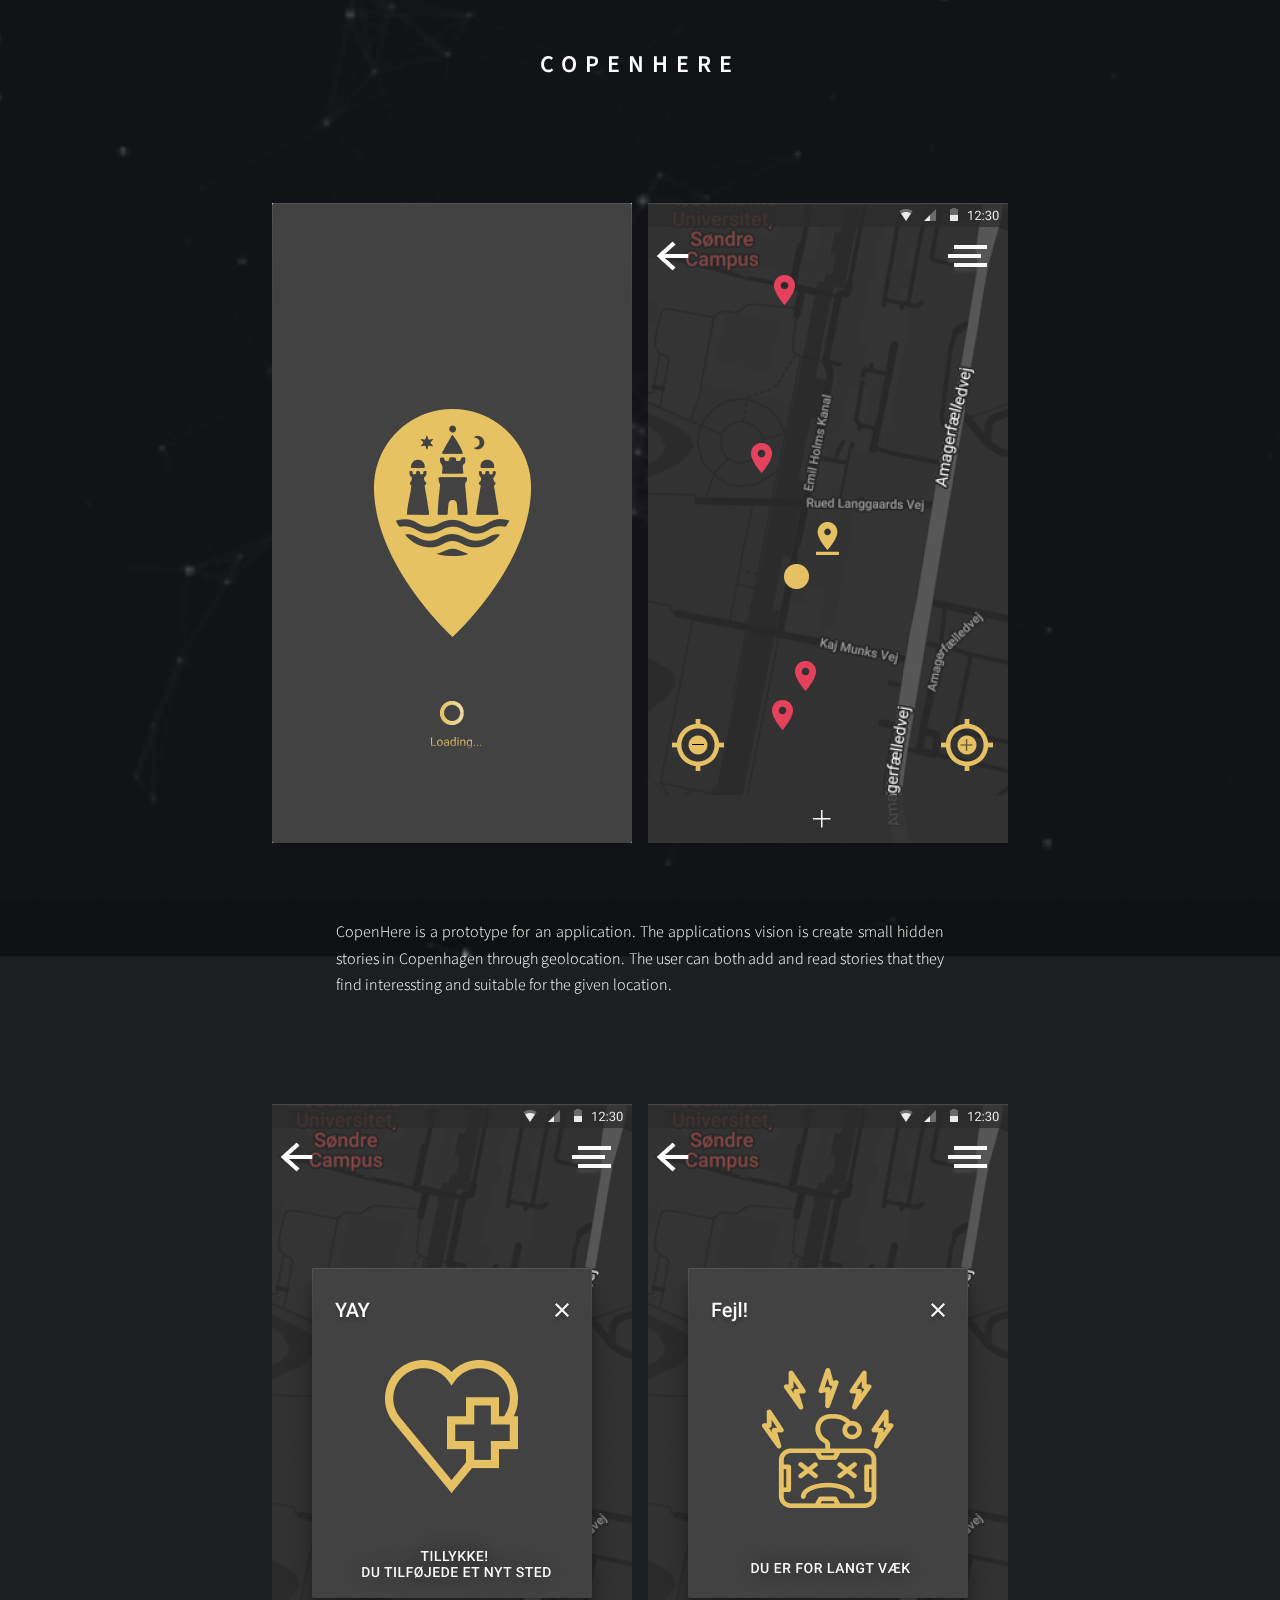
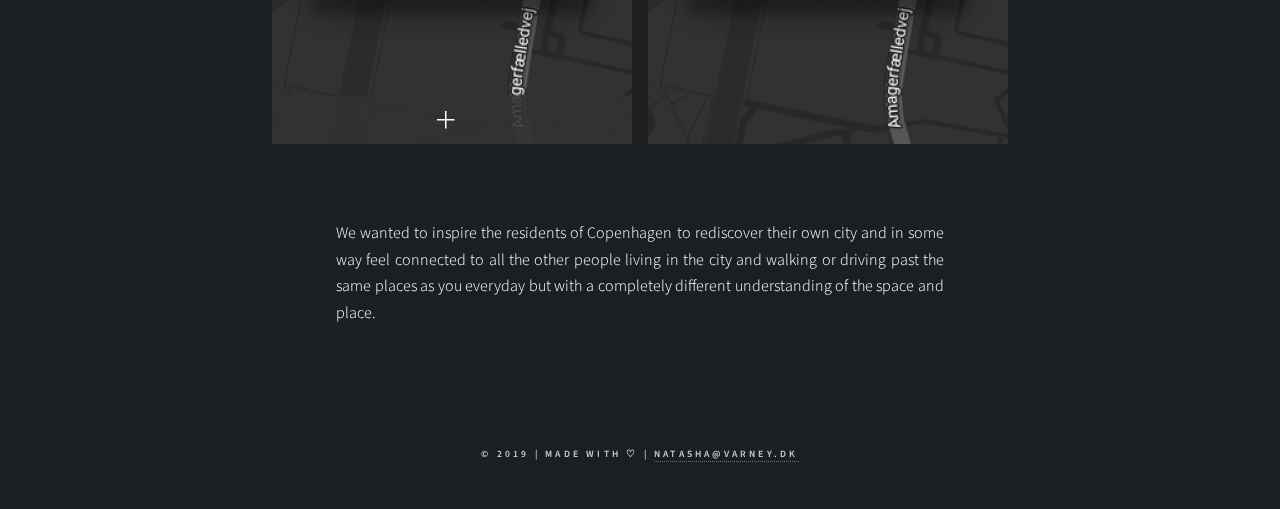
==== copenHere.html @ 1f6d85a0 "første upload" ====
<!DOCTYPE HTML>

<html>
	<head>
		<title>🤖</title>
		<meta charset="utf-8" />
		<meta name="viewport" content="width=device-width, initial-scale=1, user-scalable=no" />
		<link rel="stylesheet" href="assets/css/main.css" />
		<noscript><link rel="stylesheet" href="assets/css/noscript.css" /></noscript>
	</head>
	<body class="is-preload">

		<!-- Wrapper -->
			<div id="wrapper">

				

				<h2>CopenHere</h2>
				<hr>
				<section>
						<h4> </h4>
						<ul class="actions">
							<li><img src="images/Loading screen.png" target="_self" alt="HTML tutorial" style="width:360px;height:640px;"></li>
							<li><img src="images/Map 3 - med pins.1.1.png" target="_self" alt="HTML tutorial" style="width:360px;height:640px;"></li>
						</ul>
					</section>
             
			
				<p>CopenHere is a prototype for an application. The applications vision is create small hidden stories in Copenhagen through geolocation. The user can both add and read stories that they find interessting and suitable for the given location.</p>
				<hr>
				<section>
						<h4> </h4>
						<ul class="actions">
							<li><img src="images/TILLYKKE.png" target="_self" alt="HTML tutorial" style="width:360px;height:640px;"></li>
							<li><img src="images/FEJL.png" target="_self" alt="HTML tutorial" style="width:360px;height:640px;"></li>
						</ul>
					</section>
				
				<p>We wanted to inspire the residents of Copenhagen to rediscover their own city and in some way feel connected to all the other people living in the city and walking or driving past the same places as you everyday but with a completely different understanding of the space and place.</p>
				
				<hr>
				
			

				
				
				


				
				
				
				
				<!-- Footer -->
					<footer id="footer">
						<h4 class="copyright">&copy; 2019 | Made with ♡ | <a href="mailto:natasha@varney.dk?Subject=Hello%20again" target="_top">natasha@varney.dk</a>
						</h4>
					</footer>

			</div>

		<!-- BG -->
			<div id="bg"></div>

		<!-- Scripts -->
			<script src="assets/js/jquery.min.js"></script>
			<script src="assets/js/browser.min.js"></script>
			<script src="assets/js/breakpoints.min.js"></script>
			<script src="assets/js/util.js"></script>
			<script src="assets/js/main.js"></script>

	</body>
</html>
---- assets/css/main.css ----
@import url(font-awesome.min.css);
@import url("https://fonts.googleapis.com/css?family=Source+Sans+Pro:300italic,600italic,300,600");

/*
	Dimension by HTML5 UP
	html5up.net | @ajlkn
	Free for personal and commercial use under the CCA 3.0 license (html5up.net/license)
*/

html, body, div, span, applet, object,
iframe, h1, h2, h3, h4, h5, h6, p, blockquote,
pre, a, abbr, acronym, address, big, cite,
code, del, dfn, em, img, ins, kbd, q, s, samp,
small, strike, strong, sub, sup, tt, var, b,
u, i, center, dl, dt, dd, ol, ul, li, fieldset,
form, label, legend, table, caption, tbody,
tfoot, thead, tr, th, td, article, aside,
canvas, details, embed, figure, figcaption,
footer, header, hgroup, menu, nav, output, ruby,
section, summary, time, mark, audio, video {
	margin: 0;
	padding: 0;
	border: 0;
	font-size: 100%;
	font: inherit;
	vertical-align: baseline;}

article, aside, details, figcaption, figure,
footer, header, hgroup, menu, nav, section {
	display: block;}

body {
	line-height: 1;
}

ol, ul {
	list-style: none;
}

blockquote, q {
	quotes: none;
}

	blockquote:before, blockquote:after, q:before, q:after {
		content: '';
		content: none;
	}

table {
	border-collapse: collapse;
	border-spacing: 0;
}

body {
	-webkit-text-size-adjust: none;
}

mark {
	background-color: transparent;
	color: inherit;
}

input::-moz-focus-inner {
	border: 0;
	padding: 0;
}

input, select, textarea {
	-moz-appearance: none;
	-webkit-appearance: none;
	-ms-appearance: none;
	appearance: none;
}

/* Basic */

	@-ms-viewport {
		width: device-width;
	}

	@media screen and (max-width: 480px) {

		html, body {
			min-width: 320px;
		}

	}

	html {
		box-sizing: border-box;
	}

	*, *:before, *:after {
		box-sizing: inherit;
	}

	body {
		background: #1b1f22;
	}

		body.is-preload *, body.is-preload *:before, body.is-preload *:after {
			-moz-animation: none !important;
			-webkit-animation: none !important;
			-ms-animation: none !important;
			animation: none !important;
			-moz-transition: none !important;
			-webkit-transition: none !important;
			-ms-transition: none !important;
			transition: none !important;
		}

/* Type */

	html {
		font-size: 16pt;
	}

		@media screen and (max-width: 1680px) {

			html {
				font-size: 12pt;
			}

		}

		@media screen and (max-width: 736px) {

			html {
				font-size: 11pt;
			}

		}

		@media screen and (max-width: 360px) {

			html {
				font-size: 10pt;
			}

		}

	body, input, select, textarea {
		color: #ffffff;
		font-family: "Source Sans Pro", sans-serif;
		font-weight: 300;
		font-size: 1rem;
		line-height: 1.65;
	}

	a {
		-moz-transition: color 0.2s ease-in-out, background-color 0.2s ease-in-out, border-bottom-color 0.2s ease-in-out;
		-webkit-transition: color 0.2s ease-in-out, background-color 0.2s ease-in-out, border-bottom-color 0.2s ease-in-out;
		-ms-transition: color 0.2s ease-in-out, background-color 0.2s ease-in-out, border-bottom-color 0.2s ease-in-out;
		transition: color 0.2s ease-in-out, background-color 0.2s ease-in-out, border-bottom-color 0.2s ease-in-out;
		border-bottom: dotted 1px rgba(255, 255, 255, 0.5);
		text-decoration: none;
		color: inherit;
	}

		a:hover {
			border-bottom-color: transparent;
		}

	strong, b {
		color: #ffffff;
		font-weight: 600;
	}

	em, i {
		font-style: italic;
	}

	p {
		margin: 10 10 2rem 0;
		padding-left: 25%;
		padding-right: 25%;
		padding-top: 3%;
		text-align: justify;
	}


	h4{
		color: #ffffff;
		font-weight: 600;
		line-height: 1.5;
		margin: 0 0 1rem 0;
		letter-spacing: 0.2rem;

	}

	h1, h2, h3, h5, h6 {
		color: #ffffff;
		font-weight: 600;
		line-height: 1.5;
		margin: 0 0 1rem 0;
		text-transform: uppercase;
		letter-spacing: 0.2rem;
	}

		h1 a, h2 a, h3 a, h4 a, h5 a, h6 a {
			color: inherit;
			text-decoration: none;
		}

		h1.major, h2.major, h3.major, h4.major, h5.major, h6.major {
			border-bottom: solid 1px #ffffff;
			width: -moz-max-content;
			width: -webkit-max-content;
			width: -ms-max-content;
			width: max-content;
			padding-bottom: 0.5rem;
			margin: 0 0 2rem 0;
		}

	h1 {
		font-size: 2.25rem;
		line-height: 1.3;
		letter-spacing: 0.5rem;
	}

	h2 {
		font-size: 1.5rem;
		line-height: 1.4;
		letter-spacing: 0.5rem;
	}

	h3 {
		font-size: 1rem;
	}

	h4 {
		font-size: 0.8rem;
	}

	h5 {
		font-size: 0.7rem;
	}

	h6 {
		font-size: 0.6rem;
	}

	@media screen and (max-width: 736px) {

		h1 {
			font-size: 1.75rem;
			line-height: 1.4;
		}

		h2 {
			font-size: 1.25em;
			line-height: 1.5;
		}

	}

	sub {
		font-size: 0.8rem;
		position: relative;
		top: 0.5rem;
	}

	sup {
		font-size: 0.8rem;
		position: relative;
		top: -0.5rem;
	}

	blockquote {
		border-left: solid 4px #ffffff;
		font-style: italic;
		margin: 0 0 2rem 0;
		padding: 0.5rem 0 0.5rem 2rem;
	}

	code {
		background: rgba(255, 255, 255, 0.075);
		border-radius: 4px;
		font-family: "Courier New", monospace;
		font-size: 0.9rem;
		margin: 0 0.25rem;
		padding: 0.25rem 0.65rem;
	}

	pre {
		-webkit-overflow-scrolling: touch;
		font-family: "Courier New", monospace;
		font-size: 0.9rem;
		margin: 0 0 2rem 0;
	}

		pre code {
			display: block;
			line-height: 1.75;
			padding: 1rem 1.5rem;
			overflow-x: auto;
		}

	hr {
		border: 0;
		border-bottom: solid 1px #ffffff;
		margin: 2.75rem 0;
	}

	.align-left {
		text-align: left;
	}

	.align-center {
		text-align: center;
	}

	.align-right {
		text-align: right;
	}

/* Form */

	form {
		margin: 0 0 2rem 0;
	}

		form > :last-child {
			margin-bottom: 0;
		}

		form > .fields {
			display: -moz-flex;
			display: -webkit-flex;
			display: -ms-flex;
			display: flex;
			-moz-flex-wrap: wrap;
			-webkit-flex-wrap: wrap;
			-ms-flex-wrap: wrap;
			flex-wrap: wrap;
			width: calc(100% + 3rem);
			margin: -1.5rem 0 2rem -1.5rem;
		}

			form > .fields > .field {
				-moz-flex-grow: 0;
				-webkit-flex-grow: 0;
				-ms-flex-grow: 0;
				flex-grow: 0;
				-moz-flex-shrink: 0;
				-webkit-flex-shrink: 0;
				-ms-flex-shrink: 0;
				flex-shrink: 0;
				padding: 1.5rem 0 0 1.5rem;
				width: calc(100% - 1.5rem);
			}

				form > .fields > .field.half {
					width: calc(50% - 0.75rem);
				}

				form > .fields > .field.third {
					width: calc(100%/3 - 0.5rem);
				}

				form > .fields > .field.quarter {
					width: calc(25% - 0.375rem);
				}

		@media screen and (max-width: 480px) {

			form > .fields {
				width: calc(100% + 3rem);
				margin: -1.5rem 0 2rem -1.5rem;
			}

				form > .fields > .field {
					padding: 1.5rem 0 0 1.5rem;
					width: calc(100% - 1.5rem);
				}

					form > .fields > .field.half {
						width: calc(100% - 1.5rem);
					}

					form > .fields > .field.third {
						width: calc(100% - 1.5rem);
					}

					form > .fields > .field.quarter {
						width: calc(100% - 1.5rem);
					}

		}

	label {
		color: #ffffff;
		display: block;
		font-size: 0.8rem;
		font-weight: 300;
		letter-spacing: 0.2rem;
		line-height: 1.5;
		margin: 0 0 1rem 0;
		text-transform: uppercase;
	}

	input[type="text"],
	input[type="password"],
	input[type="email"],
	input[type="tel"],
	select,
	textarea {
		-moz-appearance: none;
		-webkit-appearance: none;
		-ms-appearance: none;
		appearance: none;
		-moz-transition: border-color 0.2s ease-in-out, box-shadow 0.2s ease-in-out, background-color 0.2s ease-in-out;
		-webkit-transition: border-color 0.2s ease-in-out, box-shadow 0.2s ease-in-out, background-color 0.2s ease-in-out;
		-ms-transition: border-color 0.2s ease-in-out, box-shadow 0.2s ease-in-out, background-color 0.2s ease-in-out;
		transition: border-color 0.2s ease-in-out, box-shadow 0.2s ease-in-out, background-color 0.2s ease-in-out;
		background-color: transparent;
		border-radius: 4px;
		border: solid 1px #ffffff;
		color: inherit;
		display: block;
		outline: 0;
		padding: 0 1rem;
		text-decoration: none;
		width: 100%;
	}

		input[type="text"]:invalid,
		input[type="password"]:invalid,
		input[type="email"]:invalid,
		input[type="tel"]:invalid,
		select:invalid,
		textarea:invalid {
			box-shadow: none;
		}

		input[type="text"]:focus,
		input[type="password"]:focus,
		input[type="email"]:focus,
		input[type="tel"]:focus,
		select:focus,
		textarea:focus {
			background: rgba(255, 255, 255, 0.075);
			border-color: #ffffff;
			box-shadow: 0 0 0 1px #ffffff;
		}

	select {
		background-image: url("data:image/svg+xml;charset=utf8,%3Csvg xmlns='http://www.w3.org/2000/svg' width='40' height='40' preserveAspectRatio='none' viewBox='0 0 40 40'%3E%3Cpath d='M9.4,12.3l10.4,10.4l10.4-10.4c0.2-0.2,0.5-0.4,0.9-0.4c0.3,0,0.6,0.1,0.9,0.4l3.3,3.3c0.2,0.2,0.4,0.5,0.4,0.9 c0,0.4-0.1,0.6-0.4,0.9L20.7,31.9c-0.2,0.2-0.5,0.4-0.9,0.4c-0.3,0-0.6-0.1-0.9-0.4L4.3,17.3c-0.2-0.2-0.4-0.5-0.4-0.9 c0-0.4,0.1-0.6,0.4-0.9l3.3-3.3c0.2-0.2,0.5-0.4,0.9-0.4S9.1,12.1,9.4,12.3z' fill='%23ffffff' /%3E%3C/svg%3E");
		background-size: 1.25rem;
		background-repeat: no-repeat;
		background-position: calc(100% - 1rem) center;
		height: 2.75rem;
		padding-right: 2.75rem;
		text-overflow: ellipsis;
	}

		select option {
			color: #ffffff;
			background: #1b1f22;
		}

		select:focus::-ms-value {
			background-color: transparent;
		}

		select::-ms-expand {
			display: none;
		}

	input[type="text"],
	input[type="password"],
	input[type="email"],
	select {
		height: 2.75rem;
	}

	textarea {
		padding: 0.75rem 1rem;
	}

	input[type="checkbox"],
	input[type="radio"] {
		-moz-appearance: none;
		-webkit-appearance: none;
		-ms-appearance: none;
		appearance: none;
		display: block;
		float: left;
		margin-right: -2rem;
		opacity: 0;
		width: 1rem;
		z-index: -1;
	}

		input[type="checkbox"] + label,
		input[type="radio"] + label {
			text-decoration: none;
			-moz-user-select: none;
			-webkit-user-select: none;
			-ms-user-select: none;
			user-select: none;
			color: #ffffff;
			cursor: pointer;
			display: inline-block;
			font-size: 0.8rem;
			font-weight: 300;
			margin: 0 0 0.5rem 0;
			padding-left: 2.65rem;
			padding-right: 0.75rem;
			position: relative;
		}

			input[type="checkbox"] + label:before,
			input[type="radio"] + label:before {
				-moz-osx-font-smoothing: grayscale;
				-webkit-font-smoothing: antialiased;
				font-family: FontAwesome;
				font-style: normal;
				font-weight: normal;
				text-transform: none !important;
			}

			input[type="checkbox"] + label:before,
			input[type="radio"] + label:before {
				-moz-transition: border-color 0.2s ease-in-out, box-shadow 0.2s ease-in-out, background-color 0.2s ease-in-out;
				-webkit-transition: border-color 0.2s ease-in-out, box-shadow 0.2s ease-in-out, background-color 0.2s ease-in-out;
				-ms-transition: border-color 0.2s ease-in-out, box-shadow 0.2s ease-in-out, background-color 0.2s ease-in-out;
				transition: border-color 0.2s ease-in-out, box-shadow 0.2s ease-in-out, background-color 0.2s ease-in-out;
				border-radius: 4px;
				border: solid 1px #ffffff;
				content: '';
				display: inline-block;
				height: 1.65rem;
				left: 0;
				line-height: calc(1.58125rem + 0em);
				position: absolute;
				text-align: center;
				top: -0.125rem;
				width: 1.65rem;
			}

		input[type="checkbox"]:checked + label:before,
		input[type="radio"]:checked + label:before {
			background: #ffffff !important;
			border-color: #ffffff !important;
			color: #1b1f22;
			content: '\f00c';
		}

		input[type="checkbox"]:focus + label:before,
		input[type="radio"]:focus + label:before {
			background: rgba(255, 255, 255, 0.075);
			border-color: #ffffff;
			box-shadow: 0 0 0 1px #ffffff;
		}

	input[type="checkbox"] + label:before {
		border-radius: 4px;
	}

	input[type="radio"] + label:before {
		border-radius: 100%;
	}

	::-webkit-input-placeholder {
		color: rgba(255, 255, 255, 0.5) !important;
		opacity: 1.0;
	}

	:-moz-placeholder {
		color: rgba(255, 255, 255, 0.5) !important;
		opacity: 1.0;
	}

	::-moz-placeholder {
		color: rgba(255, 255, 255, 0.5) !important;
		opacity: 1.0;
	}

	:-ms-input-placeholder {
		color: rgba(255, 255, 255, 0.5) !important;
		opacity: 1.0;
	}

	.formerize-placeholder {
		color: rgba(255, 255, 255, 0.5) !important;
		opacity: 1.0;
	}

/* Box */

	.box {
		border-radius: 4px;
		border: solid 1px #ffffff;
		margin-bottom: 2rem;
		padding: 1.5em;
	}

		.box > :last-child,
		.box > :last-child > :last-child,
		.box > :last-child > :last-child > :last-child {
			margin-bottom: 0;
		}

		.box.alt {
			border: 0;
			border-radius: 0;
			padding: 0;
		}

/* Icon */

	.icon {
		text-decoration: none;
		border-bottom: none;
		position: relative;
	}

		.icon:before {
			-moz-osx-font-smoothing: grayscale;
			-webkit-font-smoothing: antialiased;
			font-family: FontAwesome;
			font-style: normal;
			font-weight: normal;
			text-transform: none !important;
		}

		.icon > .label {
			display: none;
		}

/* Image */

	.image {
		border-radius: 4px;
		border: 0;
		display: inline-block;
		position: relative;
	}

		.image:before {
			pointer-events: none;
			background-image: url("../../images/overlay.png");
			background-color: rgba(19, 21, 25, 0.5);
			border-radius: 4px;
			content: '';
			display: block;
			height: 100%;
			left: 0;
			opacity: 0.9;
			position: absolute;
			top: 0;
			width: 100%;
		}

		.image img {
			border-radius: 4px;
			display: block;
		}

		.image.left, .image.right {
			max-width: 40%;
		}

			.image.left img, .image.right img {
				width: 100%;
			}

		.image.left {
			float: left;
			padding: 0 1.5em 1em 0;
			top: 0.25em;
		}

		.image.right {
			float: right;
			padding: 0 0 1em 1.5em;
			top: 0.25em;
		}

		.image.fit {
			display: block;
			margin: 0 0 2rem 0;
			width: 100%;
		}

			.image.fit img {
				width: 100%;
			}

		.image.main {
			display: block;
			margin: 2.5rem 0;
			width: 100%;
		}

			.image.main img {
				width: 100%;
			}

		@media screen and (max-width: 736px) {

			.image.main {
				margin: 2rem 0;
			}

		}

		@media screen and (max-width: 480px) {

			.image.main {
				margin: 1.5rem 0;
			}

		}

/* List */

	ol {
		list-style: decimal;
		margin: 0 0 2rem 0;
		padding-left: 1.25em;
	}

		ol li {
			padding-left: 0.25em;
		}

	ul {
		list-style: disc;
		margin: 0 0 2rem 0;
		padding-left: 1em;
	}

		ul li {
			padding-left: 0.5em;
		}

		ul.alt {
			list-style: none;
			padding-left: 0;
		}

			ul.alt li {
				border-top: solid 1px #ffffff;
				padding: 0.5em 0;
			}

				ul.alt li:first-child {
					border-top: 0;
					padding-top: 0;
				}

	dl {
		margin: 0 0 2rem 0;
	}

		dl dt {
			display: block;
			font-weight: 600;
			margin: 0 0 1rem 0;
		}

		dl dd {
			margin-left: 2rem;
		}

/* Actions */

	ul.actions {
		display: -moz-flex;
		display: -webkit-flex;
		display: -ms-flex;
		display: flex;
		cursor: default;
		list-style: none;
		margin-left: -1rem;
		padding-left: 0;
	}

		ul.actions li {
			padding: 0 0 0 1rem;
			vertical-align: middle;
		}

		ul.actions.special {
			-moz-justify-content: center;
			-webkit-justify-content: center;
			-ms-justify-content: center;
			justify-content: center;
			width: 100%;
			margin-left: 0;
		}

			ul.actions.special li:first-child {
				padding-left: 0;
			}

		ul.actions.stacked {
			-moz-flex-direction: column;
			-webkit-flex-direction: column;
			-ms-flex-direction: column;
			flex-direction: column;
			margin-left: 0;
		}

			ul.actions.stacked li {
				padding: 1.3rem 0 0 0;
			}

				ul.actions.stacked li:first-child {
					padding-top: 0;
				}

		ul.actions.fit {
			width: calc(100% + 1rem);
		}

			ul.actions.fit li {
				-moz-flex-grow: 1;
				-webkit-flex-grow: 1;
				-ms-flex-grow: 1;
				flex-grow: 1;
				-moz-flex-shrink: 1;
				-webkit-flex-shrink: 1;
				-ms-flex-shrink: 1;
				flex-shrink: 1;
				width: 100%;
			}

				ul.actions.fit li > * {
					width: 100%;
				}

			ul.actions.fit.stacked {
				width: 100%;
			}

		@media screen and (max-width: 480px) {

			ul.actions:not(.fixed) {
				-moz-flex-direction: column;
				-webkit-flex-direction: column;
				-ms-flex-direction: column;
				flex-direction: column;
				margin-left: 0;
				width: 100% !important;
			}

				ul.actions:not(.fixed) li {
					-moz-flex-grow: 1;
					-webkit-flex-grow: 1;
					-ms-flex-grow: 1;
					flex-grow: 1;
					-moz-flex-shrink: 1;
					-webkit-flex-shrink: 1;
					-ms-flex-shrink: 1;
					flex-shrink: 1;
					padding: 1rem 0 0 0;
					text-align: center;
					width: 100%;
				}

					ul.actions:not(.fixed) li > * {
						width: 100%;
					}

					ul.actions:not(.fixed) li:first-child {
						padding-top: 0;
					}

					ul.actions:not(.fixed) li input[type="submit"],
					ul.actions:not(.fixed) li input[type="reset"],
					ul.actions:not(.fixed) li input[type="button"],
					ul.actions:not(.fixed) li button,
					ul.actions:not(.fixed) li .button {
						width: 100%;
					}

						ul.actions:not(.fixed) li input[type="submit"].icon:before,
						ul.actions:not(.fixed) li input[type="reset"].icon:before,
						ul.actions:not(.fixed) li input[type="button"].icon:before,
						ul.actions:not(.fixed) li button.icon:before,
						ul.actions:not(.fixed) li .button.icon:before {
							margin-left: -0.5em;
						}

		}

/* Icons */

	ul.icons {
		cursor: default;
		list-style: none;
		padding-left: 0;
	}

		ul.icons li {
			display: inline-block;
			padding: 0 0.75em 0 0;
		}

			ul.icons li:last-child {
				padding-right: 0;
			}

			ul.icons li a {
				border-radius: 100%;
				box-shadow: inset 0 0 0 1px #ffffff;
				display: inline-block;
				height: 2.25rem;
				line-height: 2.25rem;
				text-align: center;
				width: 2.25rem;
			}

				ul.icons li a:hover {
					background-color: rgba(255, 255, 255, 0.075);
				}

				ul.icons li a:active {
					background-color: rgba(255, 255, 255, 0.175);
				}

/* Table */

	.table-wrapper {
		-webkit-overflow-scrolling: touch;
		overflow-x: auto;
	}

	table {
		margin: 0 0 2rem 0;
		width: 100%;
	}

		table tbody tr {
			border: solid 1px #ffffff;
			border-left: 0;
			border-right: 0;
		}

			table tbody tr:nth-child(2n + 1) {
				background-color: rgba(255, 255, 255, 0.075);
			}

		table td {
			padding: 0.75em 0.75em;
		}

		table th {
			color: #ffffff;
			font-size: 0.9em;
			font-weight: 600;
			padding: 0 0.75em 0.75em 0.75em;
			text-align: left;
		}

		table thead {
			border-bottom: solid 2px #ffffff;
		}

		table tfoot {
			border-top: solid 2px #ffffff;
		}

		table.alt {
			border-collapse: separate;
		}

			table.alt tbody tr td {
				border: solid 1px #ffffff;
				border-left-width: 0;
				border-top-width: 0;
			}

				table.alt tbody tr td:first-child {
					border-left-width: 1px;
				}

			table.alt tbody tr:first-child td {
				border-top-width: 1px;
			}

			table.alt thead {
				border-bottom: 0;
			}

			table.alt tfoot {
				border-top: 0;
			}

/* Button */

	input[type="submit"],
	input[type="reset"],
	input[type="button"],
	button,
	.button {
		-moz-appearance: none;
		-webkit-appearance: none;
		-ms-appearance: none;
		appearance: none;
		-moz-transition: background-color 0.2s ease-in-out, color 0.2s ease-in-out;
		-webkit-transition: background-color 0.2s ease-in-out, color 0.2s ease-in-out;
		-ms-transition: background-color 0.2s ease-in-out, color 0.2s ease-in-out;
		transition: background-color 0.2s ease-in-out, color 0.2s ease-in-out;
		background-color: transparent;
		border-radius: 4px;
		border: 0;
		box-shadow: inset 0 0 0 1px #ffffff;
		color: #ffffff !important;
		cursor: pointer;
		display: inline-block;
		font-size: 0.8rem;
		font-weight: 300;
		height: 2.75rem;
		letter-spacing: 0.2rem;
		line-height: 2.75rem;
		outline: 0;
		padding: 0 1.25rem 0 1.35rem;
		text-align: center;
		text-decoration: none;
		text-transform: uppercase;
		white-space: nowrap;
	}

		input[type="submit"]:hover,
		input[type="reset"]:hover,
		input[type="button"]:hover,
		button:hover,
		.button:hover {
			background-color: rgba(255, 255, 255, 0.075);
		}

		input[type="submit"]:active,
		input[type="reset"]:active,
		input[type="button"]:active,
		button:active,
		.button:active {
			background-color: rgba(255, 255, 255, 0.175);
		}

		input[type="submit"].icon:before,
		input[type="reset"].icon:before,
		input[type="button"].icon:before,
		button.icon:before,
		.button.icon:before {
			margin-right: 0.5em;
		}

		input[type="submit"].fit,
		input[type="reset"].fit,
		input[type="button"].fit,
		button.fit,
		.button.fit {
			width: 100%;
		}

		input[type="submit"].small,
		input[type="reset"].small,
		input[type="button"].small,
		button.small,
		.button.small {
			font-size: 0.6rem;
			height: 2.0625rem;
			line-height: 2.0625rem;
		}

		input[type="submit"].primary,
		input[type="reset"].primary,
		input[type="button"].primary,
		button.primary,
		.button.primary {
			background-color: #ffffff;
			color: #1b1f22 !important;
			font-weight: 600;
		}

		input[type="submit"].disabled, input[type="submit"]:disabled,
		input[type="reset"].disabled,
		input[type="reset"]:disabled,
		input[type="button"].disabled,
		input[type="button"]:disabled,
		button.disabled,
		button:disabled,
		.button.disabled,
		.button:disabled {
			pointer-events: none;
			cursor: default;
			opacity: 0.25;
		}

	input[type="submit"],
	input[type="reset"],
	input[type="button"],
	button {
		line-height: calc(2.75rem - 2px);
	}

/* BG */

	#bg {
		-moz-transform: scale(1.0);
		-webkit-transform: scale(1.0);
		-ms-transform: scale(1.0);
		transform: scale(1.0);
		-webkit-backface-visibility: hidden;
		position: fixed;
		top: 0;
		left: 0;
		width: 100%;
		height: 100vh;
		z-index: 1;
	}

		#bg:before, #bg:after {
			content: '';
			display: block;
			position: absolute;
			top: 0;
			left: 0;
			width: 100%;
			height: 100%;
		}

		#bg:before {
			-moz-transition: background-color 2.5s ease-in-out;
			-webkit-transition: background-color 2.5s ease-in-out;
			-ms-transition: background-color 2.5s ease-in-out;
			transition: background-color 2.5s ease-in-out;
			-moz-transition-delay: 0.75s;
			-webkit-transition-delay: 0.75s;
			-ms-transition-delay: 0.75s;
			transition-delay: 0.75s;
			background-image: linear-gradient(to top, rgba(19, 21, 25, 0.5), rgba(19, 21, 25, 0.5)), url("../../images/overlay.png");
			background-size: auto, 256px 256px;
			background-position: center, center;
			background-repeat: no-repeat, repeat;
			z-index: 2;
		}

		#bg:after {
			-moz-transform: scale(1.125);
			-webkit-transform: scale(1.125);
			-ms-transform: scale(1.125);
			transform: scale(1.125);
			-moz-transition: -moz-transform 0.325s ease-in-out, -moz-filter 0.325s ease-in-out;
			-webkit-transition: -webkit-transform 0.325s ease-in-out, -webkit-filter 0.325s ease-in-out;
			-ms-transition: -ms-transform 0.325s ease-in-out, -ms-filter 0.325s ease-in-out;
			transition: transform 0.325s ease-in-out, filter 0.325s ease-in-out;
			background-image: url("../../images/star.gif");
			-webkit-filter: opacity(45%);
  			filter: opacity(45%);
			background-position: center;
			background-size: cover;
			background-repeat: no-repeat;
			z-index: 1;
		}

		body.is-article-visible #bg:after {
			-moz-transform: scale(1.0825);
			-webkit-transform: scale(1.0825);
			-ms-transform: scale(1.0825);
			transform: scale(1.0825);
			-moz-filter: blur(0.2rem);
			-webkit-filter: blur(0.2rem);
			-ms-filter: blur(0.2rem);
			filter: blur(0.2rem);
		}

		body.is-preload #bg:before {
			background-color: #000000;
		}

/* Wrapper */

	#wrapper {
		display: -moz-flex;
		display: -webkit-flex;
		display: -ms-flex;
		display: flex;
		-moz-flex-direction: column;
		-webkit-flex-direction: column;
		-ms-flex-direction: column;
		flex-direction: column;
		-moz-align-items: center;
		-webkit-align-items: center;
		-ms-align-items: center;
		align-items: center;
		-moz-justify-content: space-between;
		-webkit-justify-content: space-between;
		-ms-justify-content: space-between;
		justify-content: space-between;
		position: relative;
		min-height: 100vh;
		width: 100%;
		padding: 4rem 2rem;
		z-index: 3;
	}

		#wrapper:before {
			content: '';
			display: block;
		}

		@media screen and (max-width: 1680px) {

			#wrapper {
				padding: 3rem 2rem;
			}

		}

		@media screen and (max-width: 736px) {

			#wrapper {
				padding: 2rem 1rem;
			}

		}

		@media screen and (max-width: 480px) {

			#wrapper {
				padding: 1rem;
			}

		}

/* Header */

	#header {
		display: -moz-flex;
		display: -webkit-flex;
		display: -ms-flex;
		display: flex;
		-moz-flex-direction: column;
		-webkit-flex-direction: column;
		-ms-flex-direction: column;
		flex-direction: column;
		-moz-align-items: center;
		-webkit-align-items: center;
		-ms-align-items: center;
		align-items: center;
		-moz-transition: -moz-transform 0.325s ease-in-out, -moz-filter 0.325s ease-in-out, opacity 0.325s ease-in-out;
		-webkit-transition: -webkit-transform 0.325s ease-in-out, -webkit-filter 0.325s ease-in-out, opacity 0.325s ease-in-out;
		-ms-transition: -ms-transform 0.325s ease-in-out, -ms-filter 0.325s ease-in-out, opacity 0.325s ease-in-out;
		transition: transform 0.325s ease-in-out, filter 0.325s ease-in-out, opacity 0.325s ease-in-out;
		background-image: -moz-radial-gradient(rgba(0, 0, 0, 0.25) 25%, rgba(0, 0, 0, 0) 55%);
		background-image: -webkit-radial-gradient(rgba(0, 0, 0, 0.25) 25%, rgba(0, 0, 0, 0) 55%);
		background-image: -ms-radial-gradient(rgba(0, 0, 0, 0.25) 25%, rgba(0, 0, 0, 0) 55%);
		background-image: radial-gradient(rgba(0, 0, 0, 0.25) 25%, rgba(0, 0, 0, 0) 55%);
		max-width: 100%;
		text-align: center;
	}

		#header > * {
			-moz-transition: opacity 0.325s ease-in-out;
			-webkit-transition: opacity 0.325s ease-in-out;
			-ms-transition: opacity 0.325s ease-in-out;
			transition: opacity 0.325s ease-in-out;
			position: relative;
			margin-top: 3.5rem;
		}

			#header > *:before {
				content: '';
				display: block;
				position: absolute;
				top: calc(-3.5rem - 1px);
				left: calc(50% - 1px);
				width: 1px;
				height: calc(3.5rem + 1px);
				background: #ffffff;
			}

		#header > :first-child {
			margin-top: 0;
		}

			#header > :first-child:before {
				display: none;
			}

		#header .logo {
			width: 5.5rem;
			height: 5.5rem;
			line-height: 5.5rem;
			border: solid 1px #ffffff;
			border-radius: 100%;
		}

			#header .logo .icon:before {
				font-size: 2rem;
			}

		#header .content {
			border-style: solid;
			border-color: #ffffff;
			border-top-width: 1px;
			border-bottom-width: 1px;
			max-width: 100%;
		}

			#header .content .inner {
				-moz-transition: max-height 0.75s ease, padding 0.75s ease, opacity 0.325s ease-in-out;
				-webkit-transition: max-height 0.75s ease, padding 0.75s ease, opacity 0.325s ease-in-out;
				-ms-transition: max-height 0.75s ease, padding 0.75s ease, opacity 0.325s ease-in-out;
				transition: max-height 0.75s ease, padding 0.75s ease, opacity 0.325s ease-in-out;
				-moz-transition-delay: 0.25s;
				-webkit-transition-delay: 0.25s;
				-ms-transition-delay: 0.25s;
				transition-delay: 0.25s;
				padding: 3rem 2rem;
				max-height: 40rem;
				overflow: hidden;
			}

				#header .content .inner > :last-child {
					margin-bottom: 0;
				}

			#header .content p {
				text-transform: uppercase;
				letter-spacing: 0.2rem;
				font-size: 0.8rem;
				line-height: 2;
			}

		#header nav ul {
			display: -moz-flex;
			display: -webkit-flex;
			display: -ms-flex;
			display: flex;
			margin-bottom: 0;
			list-style: none;
			padding-left: 0;
			border: solid 1px #ffffff;
			border-radius: 4px;
		}

			#header nav ul li {
				padding-left: 0;
				border-left: solid 1px #ffffff;
			}

				#header nav ul li:first-child {
					border-left: 0;
				}

				#header nav ul li a {
					display: block;
					min-width: 7.5rem;
					height: 2.75rem;
					line-height: 2.75rem;
					padding: 0 1.25rem 0 1.45rem;
					text-transform: uppercase;
					letter-spacing: 0.2rem;
					font-size: 0.8rem;
					border-bottom: 0;
				}

					#header nav ul li a:hover {
						background-color: rgba(255, 255, 255, 0.075);
					}

					#header nav ul li a:active {
						background-color: rgba(255, 255, 255, 0.175);
					}

		#header nav.use-middle:after {
			content: '';
			display: block;
			position: absolute;
			top: 0;
			left: calc(50% - 1px);
			width: 1px;
			height: 100%;
			background: #ffffff;
		}

		#header nav.use-middle ul li.is-middle {
			border-left: 0;
		}

		body.is-article-visible #header {
			-moz-transform: scale(0.95);
			-webkit-transform: scale(0.95);
			-ms-transform: scale(0.95);
			transform: scale(0.95);
			-moz-filter: blur(0.1rem);
			-webkit-filter: blur(0.1rem);
			-ms-filter: blur(0.1rem);
			filter: blur(0.1rem);
			opacity: 0;
		}

		body.is-preload #header {
			-moz-filter: blur(0.125rem);
			-webkit-filter: blur(0.125rem);
			-ms-filter: blur(0.125rem);
			filter: blur(0.125rem);
		}

			body.is-preload #header > * {
				opacity: 0;
			}

			body.is-preload #header .content .inner {
				max-height: 0;
				padding-top: 0;
				padding-bottom: 0;
				opacity: 0;
			}

		@media screen and (max-width: 980px) {

			#header .content p br {
				display: none;
			}

		}

		@media screen and (max-width: 736px) {

			#header > * {
				margin-top: 2rem;
			}

				#header > *:before {
					top: calc(-2rem - 1px);
					height: calc(2rem + 1px);
				}

			#header .logo {
				width: 4.75rem;
				height: 4.75rem;
				line-height: 4.75rem;
			}

				#header .logo .icon:before {
					font-size: 1.75rem;
				}

			#header .content .inner {
				padding: 2.5rem 1rem;
			}

			#header .content p {
				line-height: 1.875;
			}

		}

		@media screen and (max-width: 480px) {

			#header {
				padding: 1.5rem 0;
			}

				#header .content .inner {
					padding: 2.5rem 0;
				}

				#header nav ul {
					-moz-flex-direction: column;
					-webkit-flex-direction: column;
					-ms-flex-direction: column;
					flex-direction: column;
					min-width: 10rem;
					max-width: 100%;
				}

					#header nav ul li {
						border-left: 0;
						border-top: solid 1px #ffffff;
					}

						#header nav ul li:first-child {
							border-top: 0;
						}

						#header nav ul li a {
							height: 3rem;
							line-height: 3rem;
							min-width: 0;
							width: 100%;
						}

				#header nav.use-middle:after {
					display: none;
				}

		}

/* Main */

	#main {
		-moz-flex-grow: 1;
		-webkit-flex-grow: 1;
		-ms-flex-grow: 1;
		flex-grow: 1;
		-moz-flex-shrink: 1;
		-webkit-flex-shrink: 1;
		-ms-flex-shrink: 1;
		flex-shrink: 1;
		display: -moz-flex;
		display: -webkit-flex;
		display: -ms-flex;
		display: flex;
		-moz-align-items: center;
		-webkit-align-items: center;
		-ms-align-items: center;
		align-items: center;
		-moz-justify-content: center;
		-webkit-justify-content: center;
		-ms-justify-content: center;
		justify-content: center;
		-moz-flex-direction: column;
		-webkit-flex-direction: column;
		-ms-flex-direction: column;
		flex-direction: column;
		position: relative;
		max-width: 100%;
		z-index: 3;
	}

		#main article {
			-moz-transform: translateY(0.25rem);
			-webkit-transform: translateY(0.25rem);
			-ms-transform: translateY(0.25rem);
			transform: translateY(0.25rem);
			-moz-transition: opacity 0.325s ease-in-out, -moz-transform 0.325s ease-in-out;
			-webkit-transition: opacity 0.325s ease-in-out, -webkit-transform 0.325s ease-in-out;
			-ms-transition: opacity 0.325s ease-in-out, -ms-transform 0.325s ease-in-out;
			transition: opacity 0.325s ease-in-out, transform 0.325s ease-in-out;
			padding: 4.5rem 2.5rem 1.5rem 2.5rem ;
			position: relative;
			width: 80rem;
			max-width: 100%;
			background-color: rgba(27, 31, 34, 0.85);
			border-radius: 4px;
			opacity: 0;
		}

			#main article.active {
				-moz-transform: translateY(0);
				-webkit-transform: translateY(0);
				-ms-transform: translateY(0);
				transform: translateY(0);
				opacity: 1;
			}

			#main article .close {
				display: block;
				position: absolute;
				top: 0;
				right: 0;
				width: 4rem;
				height: 4rem;
				cursor: pointer;
				text-indent: 4rem;
				overflow: hidden;
				white-space: nowrap;
			}

				#main article .close:before {
					-moz-transition: background-color 0.2s ease-in-out;
					-webkit-transition: background-color 0.2s ease-in-out;
					-ms-transition: background-color 0.2s ease-in-out;
					transition: background-color 0.2s ease-in-out;
					content: '';
					display: block;
					position: absolute;
					top: 0.75rem;
					left: 0.75rem;
					width: 2.5rem;
					height: 2.5rem;
					border-radius: 100%;
					background-position: center;
					background-image: url("data:image/svg+xml;charset=utf8,%3Csvg xmlns='http://www.w3.org/2000/svg' xmlns:xlink='http://www.w3.org/1999/xlink' width='20px' height='20px' viewBox='0 0 20 20' zoomAndPan='disable'%3E%3Cstyle%3Eline %7B stroke: %23ffffff%3B stroke-width: 1%3B %7D%3C/style%3E%3Cline x1='2' y1='2' x2='18' y2='18' /%3E%3Cline x1='18' y1='2' x2='2' y2='18' /%3E%3C/svg%3E");
					background-size: 20px 20px;
					background-repeat: no-repeat;
				}

				#main article .close:hover:before {
					background-color: rgba(0, 0, 0, 0.075);
				}

				#main article .close:active:before {
					background-color: rgba(255, 255, 255, 0.175);
				}

		@media screen and (max-width: 736px) {

			#main article {
				padding: 3.5rem 2rem 0.5rem 2rem ;
			}

				#main article .close:before {
					top: 0.875rem;
					left: 0.875rem;
					width: 2.25rem;
					height: 2.25rem;
					background-size: 14px 14px;
				}

		}

		@media screen and (max-width: 480px) {

			#main article {
				padding: 3rem 1.5rem 0.5rem 1.5rem ;
			}

		}

/* Footer */

	#footer {
		-moz-transition: -moz-transform 0.325s ease-in-out, -moz-filter 0.325s ease-in-out, opacity 0.325s ease-in-out;
		-webkit-transition: -webkit-transform 0.325s ease-in-out, -webkit-filter 0.325s ease-in-out, opacity 0.325s ease-in-out;
		-ms-transition: -ms-transform 0.325s ease-in-out, -ms-filter 0.325s ease-in-out, opacity 0.325s ease-in-out;
		transition: transform 0.325s ease-in-out, filter 0.325s ease-in-out, opacity 0.325s ease-in-out;
		width: 100%;
		max-width: 100%;
		margin-top: 2rem;
		text-align: center;
	}

		#footer .copyright {
			letter-spacing: 0.2rem;
			font-size: 0.6rem;
			opacity: 0.75;
			margin-bottom: 0;
			text-transform: uppercase;
		}

		body.is-article-visible #footer {
			-moz-transform: scale(0.95);
			-webkit-transform: scale(0.95);
			-ms-transform: scale(0.95);
			transform: scale(0.95);
			-moz-filter: blur(0.1rem);
			-webkit-filter: blur(0.1rem);
			-ms-filter: blur(0.1rem);
			filter: blur(0.1rem);
			opacity: 0;
		}

		body.is-preload #footer {
			opacity: 0;
		}
---- assets/css/noscript.css ----
/*
	Dimension by HTML5 UP
	html5up.net | @ajlkn
	Free for personal and commercial use under the CCA 3.0 license (html5up.net/license)
*/

/* BG */

	body.is-preload #bg:before {
		background-color: transparent;
	}

/* Header */

	body.is-preload #header {
		-moz-filter: none;
		-webkit-filter: none;
		-ms-filter: none;
		filter: none;
	}

		body.is-preload #header > * {
			opacity: 1;
		}

		body.is-preload #header .content .inner {
			max-height: none;
			padding: 3rem 2rem;
			opacity: 1;
		}

/* Main */

	#main article {
		opacity: 1;
		margin: 4rem 0 0 0;
	}
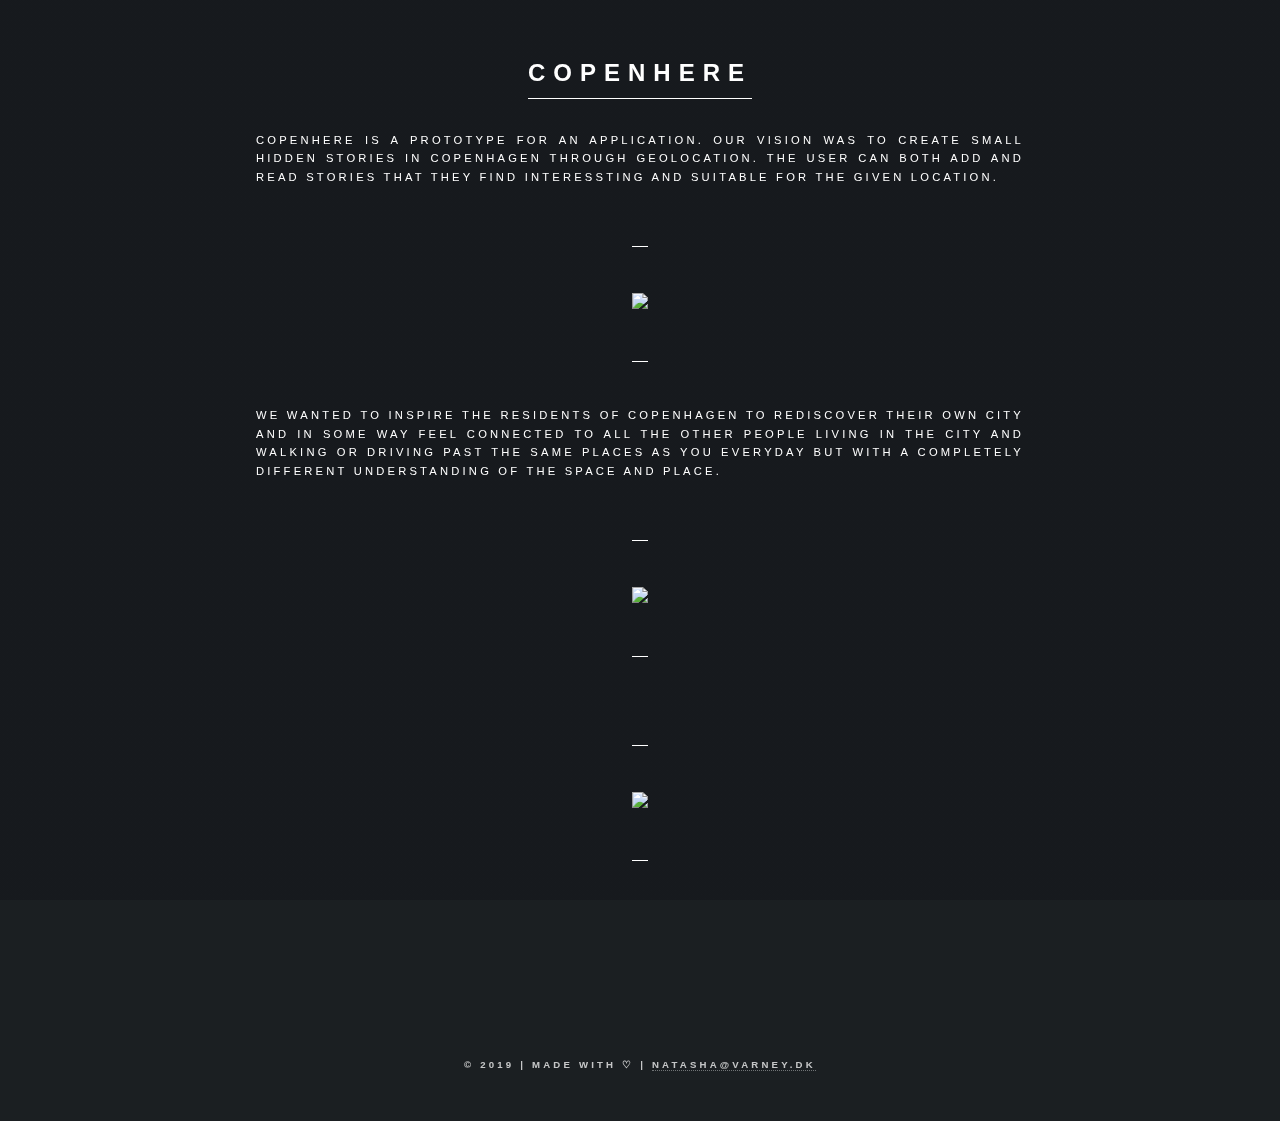
==== commit ed56d753: "expe img" ====
--- a/copenHere.html
+++ b/copenHere.html
@@ -14,43 +14,61 @@
 			<div id="wrapper">
 
 				
+                    <article id="elements">
+                            <h2 class="major">CopenHere</h2>
 
-				<h2>CopenHere</h2>
+                            <section>
+                                
+                                
+                                
+                              
+                            </section>
+                                    
+                            
+                            
+
+
+                        </article>
+
+                        <h5>CopenHere is a prototype for an application. Our vision was to create small hidden stories in Copenhagen through geolocation. The user can both add and read stories that they find interessting and suitable for the given location.</h5>
+                        
+			
+				<section>
+                    <hr>
+						
+						<ul class="actions">
+                               <li> <img src="images/Info om lokation.png" class="responsive"></li> 
+                        </ul>
+                        <hr>
+                    </section>
+                    <h5>We wanted to inspire the residents of Copenhagen to rediscover their own city and in some way feel connected to all the other people living in the city and walking or driving past the same places as you everyday but with a completely different understanding of the space and place.</h5>
+                    <section>
+                            <hr>
+                                
+                                <ul class="actions">
+                                       <li> <img src="images/FEJL.png" class="responsive"></li> 
+                                </ul>
+                                <hr>
+                            </section>
+                      
+                            <section>
+                                    <hr>
+                                        
+                                        <ul class="actions">
+                                               <li> <img src="images/TILLYKKE.png" class="responsive"></li> 
+                                        </ul>
+                                        <hr>
+                                    </section>
+             
+                                 
 				<hr>
 				<section>
-						<h4> </h4>
+						
 						<ul class="actions">
-							<li><img src="images/Loading screen.png" target="_self" alt="HTML tutorial" style="width:360px;height:640px;"></li>
-							<li><img src="images/Map 3 - med pins.1.1.png" target="_self" alt="HTML tutorial" style="width:360px;height:640px;"></li>
+
 						</ul>
 					</section>
-             
-			
-				<p>CopenHere is a prototype for an application. The applications vision is create small hidden stories in Copenhagen through geolocation. The user can both add and read stories that they find interessting and suitable for the given location.</p>
-				<hr>
-				<section>
-						<h4> </h4>
-						<ul class="actions">
-							<li><img src="images/TILLYKKE.png" target="_self" alt="HTML tutorial" style="width:360px;height:640px;"></li>
-							<li><img src="images/FEJL.png" target="_self" alt="HTML tutorial" style="width:360px;height:640px;"></li>
-						</ul>
-					</section>
-				
-				<p>We wanted to inspire the residents of Copenhagen to rediscover their own city and in some way feel connected to all the other people living in the city and walking or driving past the same places as you everyday but with a completely different understanding of the space and place.</p>
-				
-				<hr>
-				
-			
 
-				
-				
-				
-
-
-				
-				
-				
-				
 				<!-- Footer -->
 					<footer id="footer">
 						<h4 class="copyright">&copy; 2019 | Made with ♡ | <a href="mailto:natasha@varney.dk?Subject=Hello%20again" target="_top">natasha@varney.dk</a>
--- a/assets/css/main.css
+++ b/assets/css/main.css
@@ -1,5 +1,5 @@
 @import url(font-awesome.min.css);
-@import url("https://fonts.googleapis.com/css?family=Source+Sans+Pro:300italic,600italic,300,600");
+
 
 /*
 	Dimension by HTML5 UP
@@ -187,8 +187,19 @@
 		letter-spacing: 0.2rem;
 
 	}
-
-	h1, h2, h3, h5, h6 {
+	h5{
+		color: #ffffff;
+		font-weight: 500;
+		line-height: 1,5;
+		margin: 0 0 1rem 0;
+		text-transform: uppercase;
+		letter-spacing: 0.2rem;
+		text-align: justify;
+ 		 text-justify: inter-word;
+	}
+
+
+	h1, h2, h3, h6 {
 		color: #ffffff;
 		font-weight: 600;
 		line-height: 1.5;
@@ -240,6 +251,12 @@
 		font-size: 0.6rem;
 	}
 
+	
+	
+	
+	
+	
+	
 	@media screen and (max-width: 736px) {
 
 		h1 {
@@ -313,279 +330,54 @@
 	.align-right {
 		text-align: right;
 	}
-
-/* Form */
-
-	form {
-		margin: 0 0 2rem 0;
-	}
-
-		form > :last-child {
-			margin-bottom: 0;
-		}
-
-		form > .fields {
-			display: -moz-flex;
-			display: -webkit-flex;
-			display: -ms-flex;
-			display: flex;
-			-moz-flex-wrap: wrap;
-			-webkit-flex-wrap: wrap;
-			-ms-flex-wrap: wrap;
-			flex-wrap: wrap;
-			width: calc(100% + 3rem);
-			margin: -1.5rem 0 2rem -1.5rem;
-		}
-
-			form > .fields > .field {
-				-moz-flex-grow: 0;
-				-webkit-flex-grow: 0;
-				-ms-flex-grow: 0;
-				flex-grow: 0;
-				-moz-flex-shrink: 0;
-				-webkit-flex-shrink: 0;
-				-ms-flex-shrink: 0;
-				flex-shrink: 0;
-				padding: 1.5rem 0 0 1.5rem;
-				width: calc(100% - 1.5rem);
-			}
-
-				form > .fields > .field.half {
-					width: calc(50% - 0.75rem);
-				}
-
-				form > .fields > .field.third {
-					width: calc(100%/3 - 0.5rem);
-				}
-
-				form > .fields > .field.quarter {
-					width: calc(25% - 0.375rem);
-				}
-
-		@media screen and (max-width: 480px) {
-
-			form > .fields {
-				width: calc(100% + 3rem);
-				margin: -1.5rem 0 2rem -1.5rem;
-			}
-
-				form > .fields > .field {
-					padding: 1.5rem 0 0 1.5rem;
-					width: calc(100% - 1.5rem);
-				}
-
-					form > .fields > .field.half {
-						width: calc(100% - 1.5rem);
-					}
-
-					form > .fields > .field.third {
-						width: calc(100% - 1.5rem);
-					}
-
-					form > .fields > .field.quarter {
-						width: calc(100% - 1.5rem);
-					}
-
-		}
-
-	label {
-		color: #ffffff;
+	html, body{
+		height: 100%;
+		font-weight: 800;
+	  }
+	svg {
 		display: block;
-		font-size: 0.8rem;
-		font-weight: 300;
-		letter-spacing: 0.2rem;
-		line-height: 1.5;
-		margin: 0 0 1rem 0;
-		text-transform: uppercase;
-	}
-
-	input[type="text"],
-	input[type="password"],
-	input[type="email"],
-	input[type="tel"],
-	select,
-	textarea {
-		-moz-appearance: none;
-		-webkit-appearance: none;
-		-ms-appearance: none;
-		appearance: none;
-		-moz-transition: border-color 0.2s ease-in-out, box-shadow 0.2s ease-in-out, background-color 0.2s ease-in-out;
-		-webkit-transition: border-color 0.2s ease-in-out, box-shadow 0.2s ease-in-out, background-color 0.2s ease-in-out;
-		-ms-transition: border-color 0.2s ease-in-out, box-shadow 0.2s ease-in-out, background-color 0.2s ease-in-out;
-		transition: border-color 0.2s ease-in-out, box-shadow 0.2s ease-in-out, background-color 0.2s ease-in-out;
-		background-color: transparent;
-		border-radius: 4px;
-		border: solid 1px #ffffff;
-		color: inherit;
-		display: block;
-		outline: 0;
-		padding: 0 1rem;
-		text-decoration: none;
-		width: 100%;
-	}
-
-		input[type="text"]:invalid,
-		input[type="password"]:invalid,
-		input[type="email"]:invalid,
-		input[type="tel"]:invalid,
-		select:invalid,
-		textarea:invalid {
-			box-shadow: none;
-		}
-
-		input[type="text"]:focus,
-		input[type="password"]:focus,
-		input[type="email"]:focus,
-		input[type="tel"]:focus,
-		select:focus,
-		textarea:focus {
-			background: rgba(255, 255, 255, 0.075);
-			border-color: #ffffff;
-			box-shadow: 0 0 0 1px #ffffff;
-		}
-
-	select {
-		background-image: url("data:image/svg+xml;charset=utf8,%3Csvg xmlns='http://www.w3.org/2000/svg' width='40' height='40' preserveAspectRatio='none' viewBox='0 0 40 40'%3E%3Cpath d='M9.4,12.3l10.4,10.4l10.4-10.4c0.2-0.2,0.5-0.4,0.9-0.4c0.3,0,0.6,0.1,0.9,0.4l3.3,3.3c0.2,0.2,0.4,0.5,0.4,0.9 c0,0.4-0.1,0.6-0.4,0.9L20.7,31.9c-0.2,0.2-0.5,0.4-0.9,0.4c-0.3,0-0.6-0.1-0.9-0.4L4.3,17.3c-0.2-0.2-0.4-0.5-0.4-0.9 c0-0.4,0.1-0.6,0.4-0.9l3.3-3.3c0.2-0.2,0.5-0.4,0.9-0.4S9.1,12.1,9.4,12.3z' fill='%23ffffff' /%3E%3C/svg%3E");
-		background-size: 1.25rem;
-		background-repeat: no-repeat;
-		background-position: calc(100% - 1rem) center;
-		height: 2.75rem;
-		padding-right: 2.75rem;
-		text-overflow: ellipsis;
-	}
-
-		select option {
-			color: #ffffff;
-			background: #1b1f22;
-		}
-
-		select:focus::-ms-value {
-			background-color: transparent;
-		}
-
-		select::-ms-expand {
-			display: none;
-		}
-
-	input[type="text"],
-	input[type="password"],
-	input[type="email"],
-	select {
-		height: 2.75rem;
-	}
-
-	textarea {
-		padding: 0.75rem 1rem;
-	}
-
-	input[type="checkbox"],
-	input[type="radio"] {
-		-moz-appearance: none;
-		-webkit-appearance: none;
-		-ms-appearance: none;
-		appearance: none;
-		display: block;
-		float: left;
-		margin-right: -2rem;
-		opacity: 0;
-		width: 1rem;
-		z-index: -1;
-	}
-
-		input[type="checkbox"] + label,
-		input[type="radio"] + label {
-			text-decoration: none;
-			-moz-user-select: none;
-			-webkit-user-select: none;
-			-ms-user-select: none;
-			user-select: none;
-			color: #ffffff;
-			cursor: pointer;
-			display: inline-block;
-			font-size: 0.8rem;
-			font-weight: 300;
-			margin: 0 0 0.5rem 0;
-			padding-left: 2.65rem;
-			padding-right: 0.75rem;
-			position: relative;
-		}
-
-			input[type="checkbox"] + label:before,
-			input[type="radio"] + label:before {
-				-moz-osx-font-smoothing: grayscale;
-				-webkit-font-smoothing: antialiased;
-				font-family: FontAwesome;
-				font-style: normal;
-				font-weight: normal;
-				text-transform: none !important;
-			}
-
-			input[type="checkbox"] + label:before,
-			input[type="radio"] + label:before {
-				-moz-transition: border-color 0.2s ease-in-out, box-shadow 0.2s ease-in-out, background-color 0.2s ease-in-out;
-				-webkit-transition: border-color 0.2s ease-in-out, box-shadow 0.2s ease-in-out, background-color 0.2s ease-in-out;
-				-ms-transition: border-color 0.2s ease-in-out, box-shadow 0.2s ease-in-out, background-color 0.2s ease-in-out;
-				transition: border-color 0.2s ease-in-out, box-shadow 0.2s ease-in-out, background-color 0.2s ease-in-out;
-				border-radius: 4px;
-				border: solid 1px #ffffff;
-				content: '';
-				display: inline-block;
-				height: 1.65rem;
-				left: 0;
-				line-height: calc(1.58125rem + 0em);
-				position: absolute;
-				text-align: center;
-				top: -0.125rem;
-				width: 1.65rem;
-			}
-
-		input[type="checkbox"]:checked + label:before,
-		input[type="radio"]:checked + label:before {
-			background: #ffffff !important;
-			border-color: #ffffff !important;
-			color: #1b1f22;
-			content: '\f00c';
-		}
-
-		input[type="checkbox"]:focus + label:before,
-		input[type="radio"]:focus + label:before {
-			background: rgba(255, 255, 255, 0.075);
-			border-color: #ffffff;
-			box-shadow: 0 0 0 1px #ffffff;
-		}
-
-	input[type="checkbox"] + label:before {
-		border-radius: 4px;
-	}
-
-	input[type="radio"] + label:before {
-		border-radius: 100%;
-	}
-
-	::-webkit-input-placeholder {
-		color: rgba(255, 255, 255, 0.5) !important;
-		opacity: 1.0;
-	}
-
-	:-moz-placeholder {
-		color: rgba(255, 255, 255, 0.5) !important;
-		opacity: 1.0;
-	}
-
-	::-moz-placeholder {
-		color: rgba(255, 255, 255, 0.5) !important;
-		opacity: 1.0;
-	}
-
-	:-ms-input-placeholder {
-		color: rgba(255, 255, 255, 0.5) !important;
-		opacity: 1.0;
-	}
-
-	.formerize-placeholder {
-		color: rgba(255, 255, 255, 0.5) !important;
-		opacity: 1.0;
-	}
+		font: 10.5em 'Montserrat';
+		width: auto;
+		height: auto;
+		margin: 2.75rem 0;
+		
+	}
+	
+	.text-copy {
+		fill: none;
+		stroke: white;
+		stroke-dasharray: 10% 29%;
+		stroke-width: 5px;
+		stroke-dashoffset: 0%;
+		animation: stroke-offset 15.5s infinite linear;
+	}
+	
+	.text-copy:nth-child(1){
+		stroke: rgb(201, 252, 239);
+		animation-delay: -4;
+	}
+	
+	.text-copy:nth-child(2){
+		stroke: #f2f89c;
+		animation-delay: -8s;
+	}
+
+	.text-copy:nth-child(3){
+		stroke: #f7cff7;
+		animation-delay: -16s;
+	}
+	
+	
+	
+
+
+	
+	
+	@keyframes stroke-offset{
+		100% {stroke-dashoffset: -35%;}
+	}
+
+
 
 /* Box */
 
@@ -608,7 +400,12 @@
 			padding: 0;
 		}
 
-/* Icon */
+
+
+/*curser*/ 
+
+
+	/* Icon */
 
 	.icon {
 		text-decoration: none;
@@ -628,7 +425,46 @@
 		.icon > .label {
 			display: none;
 		}
-
+/* curser*/
+
+
+* {margin:0;padding:0;}
+
+body {
+	width:52em;
+	margin:0.5em auto;
+
+
+	
+
+}
+p {margin:1em 0.5em;display:block;}
+
+
+img {
+	width: 100%;
+  	height: auto;
+	background-position:50% 50%;
+}
+
+.dog {	
+	cursor:url([data-uri]),auto;
+}
+.cactus {	
+	cursor:url([data-uri]),auto;
+}
+.egg {	
+	cursor:url([data-uri]),auto;	
+}
+.paint {
+	cursor:url([data-uri]),auto;
+}
+.planet {
+	cursor:url([data-uri]),auto;
+}
+.tv {
+	cursor:url([data-uri]),auto;
+}
 /* Image */
 
 	.image {
@@ -886,6 +722,36 @@
 						}
 
 		}
+		responsive {
+			width: 100%;
+			height: auto;
+		}
+
+		
+		container {
+		  height 100%;
+		  width 100%;
+		  justify-content center;
+		  align-items center;
+		  display flex;
+		}
+		  textscrol{
+		  font-weight 100
+		  font-size 28px
+		  color #FAFAFA
+		  }
+
+		dud{
+		  color #757575
+		}
+
+
+
+
+
+
+
+
 
 /* Icons */
 
